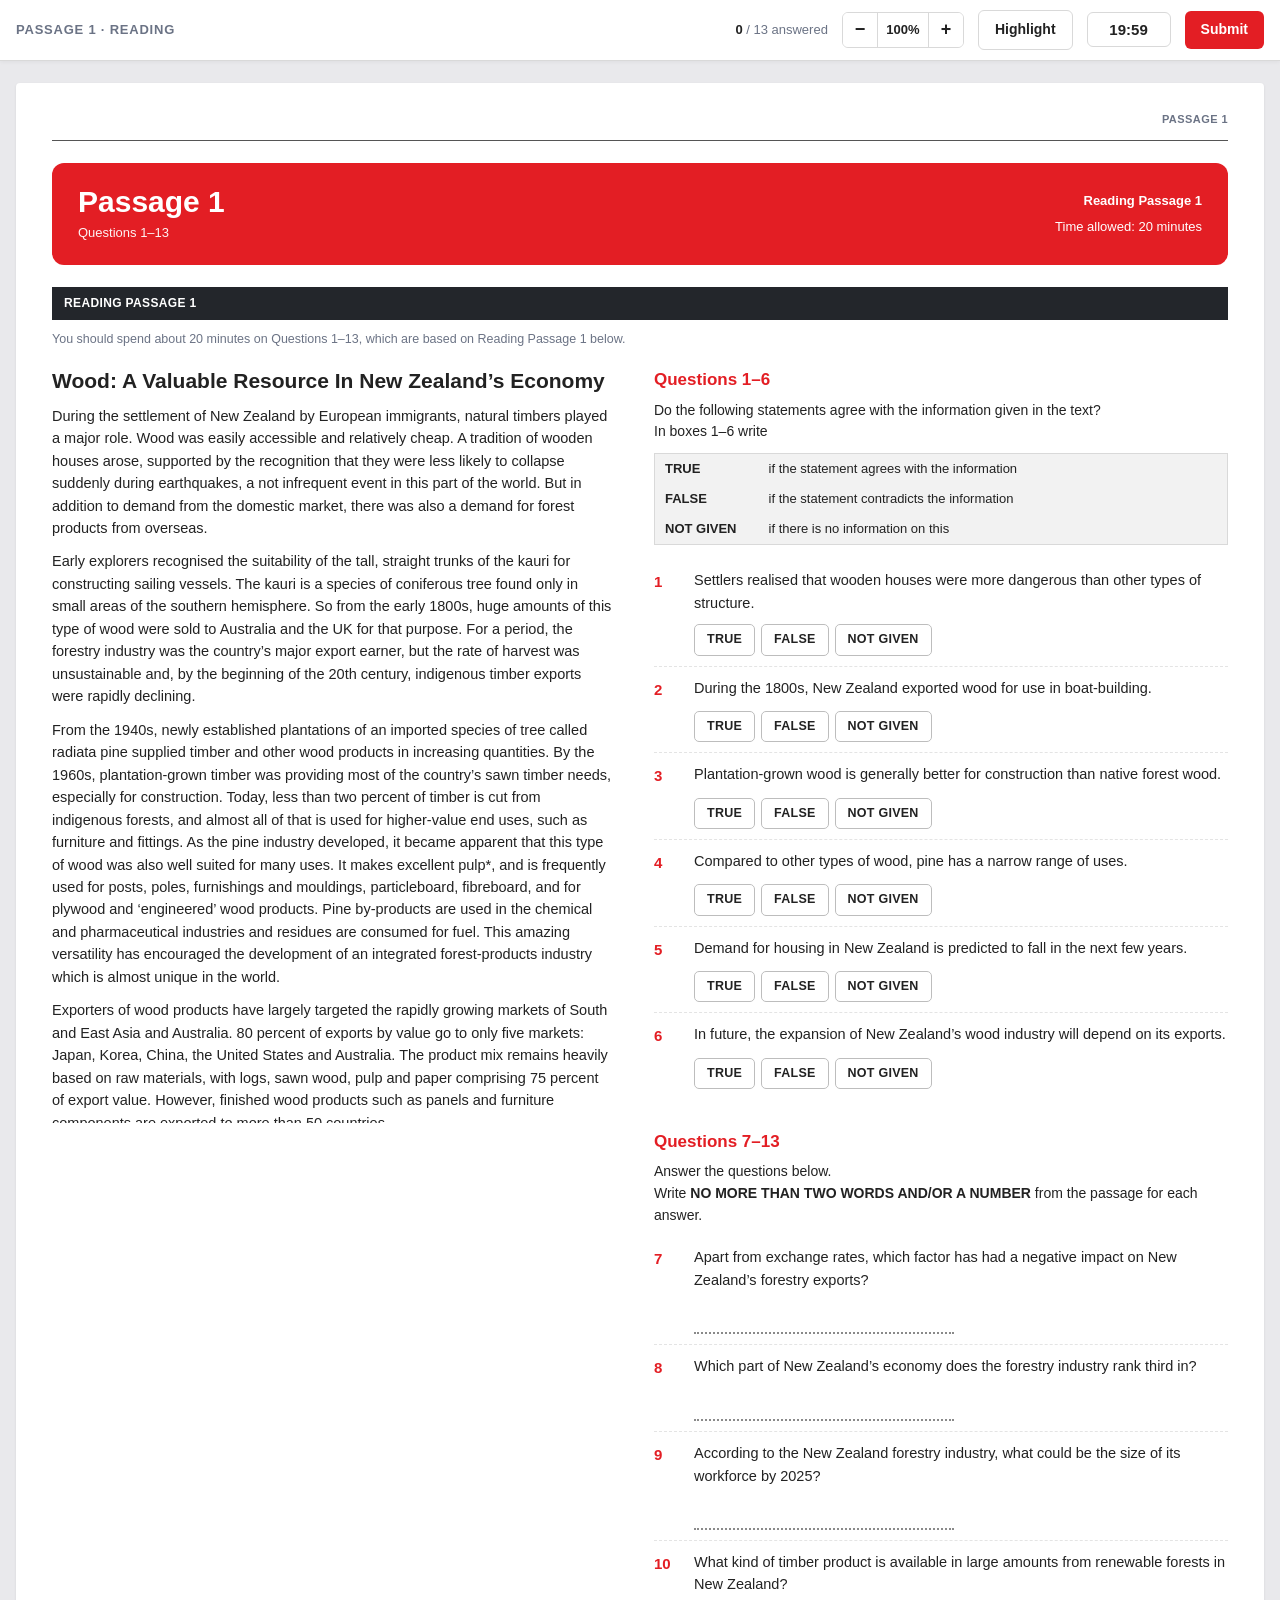
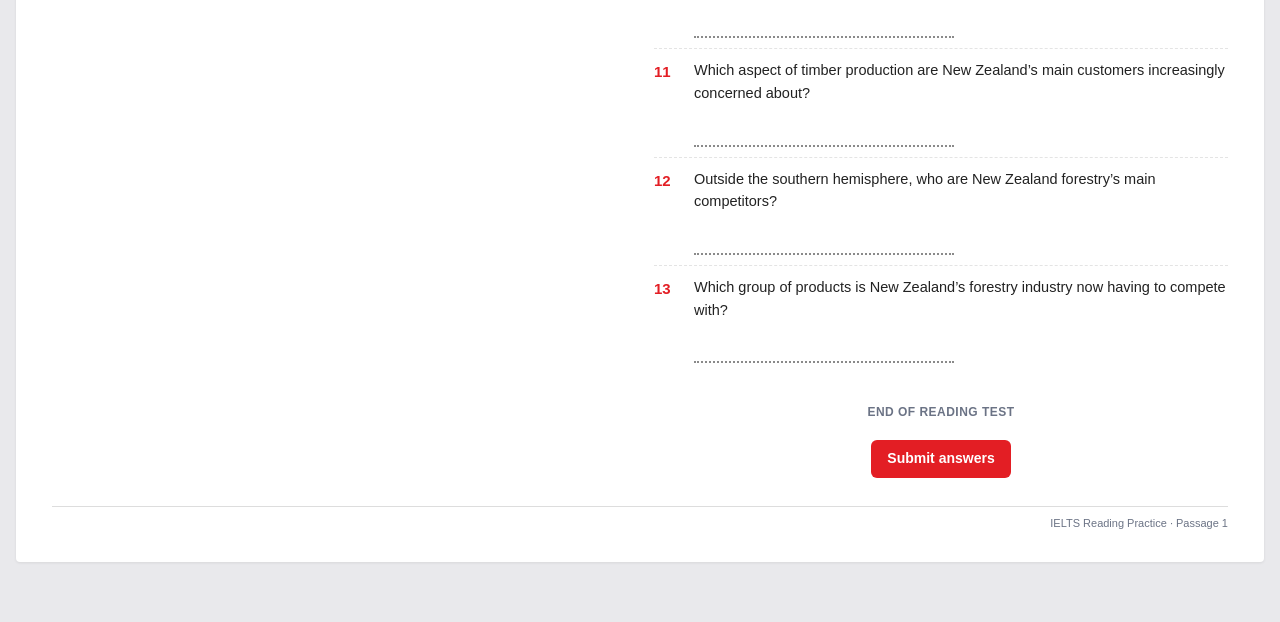
==== passage-1.html @ 9f835d21 "Rename Video Passage 1 to Passage 1 Co-Authored-By: Claude Opus 5.5 <noreply@anthropic.com> Claude-S" ====
<!DOCTYPE html>
<html lang="en">
<head>
<meta charset="UTF-8">
<meta name="viewport" content="width=device-width, initial-scale=1.0">
<title>Passage 1 – IELTS Reading</title>
<style>
:root{
  --red:#e31e24;
  --red-dark:#c4161c;
  --ink:#222;
  --muted:#6b7385;
  --dark:#23262b;
  --line:#d9d9d9;
  --soft:#f2f2f2;
  --ok:#1f8a4c;
  --ok-bg:#e7f5ec;
  --bad-bg:#fdecec;
  --hl:#fff176;
  --z:1;
}
*{box-sizing:border-box}
[hidden]{display:none!important}
html,body{margin:0;background:#e9e9ec;color:var(--ink);font-family:Arial,Helvetica,sans-serif;font-size:15px;line-height:1.55}
button,input{font:inherit}

/* ---------- sticky test bar ---------- */
.testbar{position:sticky;top:0;z-index:20;background:#fff;border-bottom:1px solid var(--line);box-shadow:0 1px 4px rgba(0,0,0,.05)}
.testbar-inner{max-width:1280px;margin:0 auto;padding:10px 16px;display:flex;align-items:center;gap:14px;flex-wrap:wrap}
.tb-title{font-weight:700;font-size:13px;letter-spacing:.06em;color:var(--muted);text-transform:uppercase}
.tb-spacer{flex:1}
.tb-progress{font-size:13px;color:var(--muted)}
.tb-progress b{color:var(--ink)}
.timer{font-variant-numeric:tabular-nums;font-weight:700;font-size:15px;padding:5px 12px;border:1px solid var(--line);border-radius:6px;min-width:84px;text-align:center}
.timer.low{color:#fff;background:var(--red);border-color:var(--red)}
.btn{border:0;border-radius:6px;padding:8px 16px;cursor:pointer;font-weight:700;font-size:14px}
.btn-red{background:var(--red);color:#fff}
.btn-red:hover{background:var(--red-dark)}
.btn-ghost{background:#fff;color:var(--ink);border:1px solid var(--line)}
.btn-ghost:hover{background:var(--soft)}
.btn-ghost.active{background:var(--hl);border-color:#e0c800}
.zoom{display:inline-flex;align-items:center;border:1px solid var(--line);border-radius:6px;overflow:hidden}
.zoom button{border:0;background:#fff;width:34px;height:34px;font-size:18px;font-weight:700;cursor:pointer;color:var(--ink)}
.zoom button:hover{background:var(--soft)}
.zoom button:disabled{color:#bbb;cursor:default;background:#fff}
.zoom-val{min-width:52px;text-align:center;font-size:13px;font-weight:700;border-left:1px solid var(--line);border-right:1px solid var(--line);line-height:34px;cursor:pointer}
.hl-pop{position:absolute;z-index:30;background:var(--dark);color:#fff;border:0;border-radius:6px;padding:6px 12px;font-size:13px;font-weight:700;cursor:pointer;box-shadow:0 2px 8px rgba(0,0,0,.25)}
.hl-pop::after{content:"";position:absolute;left:50%;bottom:-5px;margin-left:-5px;border:5px solid transparent;border-bottom:0;border-top-color:var(--dark)}

/* ---------- page / sheet ---------- */
.wrap{max-width:1280px;margin:0 auto;padding:22px 16px 60px}
.sheet{background:#fff;border-radius:4px;box-shadow:0 1px 3px rgba(0,0,0,.08);padding:28px 36px 30px}
.running-head{text-align:right;font-size:calc(11px * var(--z));font-weight:700;letter-spacing:.04em;color:var(--muted);padding-bottom:12px;border-bottom:1.5px solid #555;margin-bottom:22px}

.hero{background:var(--red);color:#fff;border-radius:12px;padding:22px 26px;display:flex;justify-content:space-between;align-items:center;gap:16px;flex-wrap:wrap}
.hero h1{margin:0;font-size:calc(30px * var(--z));line-height:1.15}
.hero .sub{font-size:calc(13px * var(--z));margin-top:4px;opacity:.95}
.hero .right{text-align:right;font-size:calc(13px * var(--z))}
.hero .right b{display:block;font-size:calc(13px * var(--z));margin-bottom:6px}

.bar{background:var(--dark);color:#fff;font-weight:700;font-size:calc(12px * var(--z));letter-spacing:.03em;padding:7px 12px;margin:22px 0 10px}
.instruct-muted{color:var(--muted);font-size:calc(12.5px * var(--z));margin:0 0 14px}

.split{display:grid;grid-template-columns:1fr 1fr;gap:28px;margin-top:6px;align-items:start}
.pane{min-width:0}
.pane-passage{max-height:calc(100vh - 140px);overflow-y:auto;padding-right:14px;position:sticky;top:76px}
.pane-passage::-webkit-scrollbar{width:8px}
.pane-passage::-webkit-scrollbar-thumb{background:#ccc;border-radius:4px}

.passage h2{font-size:calc(21px * var(--z));margin:4px 0 10px;line-height:1.3}
.passage p{margin:0 0 11px;font-size:calc(14.5px * var(--z))}
.passage .footnote{font-style:italic;color:var(--muted);font-size:calc(12px * var(--z))}
.sheet mark{background:var(--hl);color:var(--ink);padding:0 1px;border-radius:2px;cursor:pointer}

.q-head{color:var(--red);font-size:calc(17px * var(--z));font-weight:700;margin:4px 0 6px}
.q-block + .q-block{margin-top:30px}
.q-intro{font-size:calc(14px * var(--z));margin:0 0 10px}

.legend{width:100%;border-collapse:collapse;background:var(--soft);border:1px solid var(--line);font-size:calc(13px * var(--z));margin:4px 0 14px}
.legend td{padding:5px 10px}
.legend td:first-child{font-weight:700;width:1%;white-space:nowrap;padding-right:22px}

.q-row{display:grid;grid-template-columns:30px 1fr;gap:4px 10px;padding:10px 0;border-bottom:1px dashed #e4e4e4}
.q-row:last-child{border-bottom:0}
.q-num{color:var(--red);font-weight:700;padding-top:1px}
.q-text{font-size:calc(14.5px * var(--z))}
.q-ans{grid-column:2;margin-top:6px}

.choices{display:flex;flex-wrap:wrap;gap:6px}
.choice{position:relative}
.choice input{position:absolute;opacity:0;pointer-events:none}
.choice span{display:inline-block;padding:5px 12px;border:1px solid #bdbdbd;border-radius:5px;font-size:calc(12.5px * var(--z));font-weight:700;letter-spacing:.02em;cursor:pointer;background:#fff;user-select:none}
.choice span:hover{border-color:var(--dark)}
.choice input:checked + span{background:var(--dark);border-color:var(--dark);color:#fff}
.choice input:focus-visible + span{outline:2px solid var(--red);outline-offset:2px}

.gap{border:0;border-bottom:2px dotted #8a8a8a;background:transparent;padding:4px 2px;width:min(260px,100%);font-size:calc(14.5px * var(--z));font-weight:700;text-transform:uppercase;color:var(--ink)}
.gap:focus{outline:none;border-bottom:2px solid var(--red);background:#fff8f8}

.q-row.correct{background:var(--ok-bg)}
.q-row.wrong{background:var(--bad-bg)}
.q-row.correct,.q-row.wrong{border-radius:6px;padding-left:8px;padding-right:8px;border-bottom-color:transparent;margin-bottom:4px}
.feedback{grid-column:2;font-size:calc(12.5px * var(--z));margin-top:6px;font-weight:700}
.feedback .ok{color:var(--ok)}
.feedback .no{color:var(--red-dark)}

.end{text-align:center;color:var(--muted);font-weight:700;font-size:calc(12px * var(--z));letter-spacing:.04em;margin:30px 0 4px}
.submit-row{display:flex;justify-content:center;gap:10px;margin-top:18px;flex-wrap:wrap}

/* ---------- results / answer key ---------- */
.results{margin-top:22px}
.score-card{display:flex;align-items:center;gap:22px;flex-wrap:wrap;border:1px solid var(--line);border-radius:10px;padding:18px 22px;margin:18px 0 6px}
.score-big{font-size:calc(40px * var(--z));font-weight:700;color:var(--red);line-height:1}
.score-big small{font-size:calc(18px * var(--z));color:var(--muted)}
.score-msg{font-size:calc(14px * var(--z));color:var(--muted)}
.key-grid{display:grid;grid-template-columns:1fr 1fr;gap:26px;margin-top:20px}
.key{width:100%;border-collapse:collapse;font-size:calc(13px * var(--z))}
.key th{background:var(--dark);color:#fff;text-align:left;padding:8px 10px;font-size:calc(12.5px * var(--z))}
.key td{border:1px solid #ddd;padding:9px 10px;font-weight:700;vertical-align:top}
.key tr:nth-child(even) td{background:#f4f4f4}
.key td:first-child{color:var(--red);width:48px}
.key .yours{display:block;font-weight:400;font-size:calc(12px * var(--z));margin-top:2px}
.key .yours.ok{color:var(--ok)}
.key .yours.no{color:var(--red-dark)}
.key .mark{float:right;font-size:calc(14px * var(--z))}

.page-foot{text-align:right;color:var(--muted);font-size:calc(11px * var(--z));border-top:1px solid #ddd;margin-top:28px;padding-top:8px}


@media (max-width:900px){
  .split{grid-template-columns:1fr}
  .pane-passage{max-height:none;overflow:visible;position:static;padding-right:0}
  .key-grid{grid-template-columns:1fr}
}
@media (max-width:560px){
  .sheet{padding:20px 16px 24px}
  .wrap{padding:12px 0 40px}
  .sheet{border-radius:0}
  .hero{padding:18px}
  .hero h1{font-size:calc(24px * var(--z))}
  .hero .right{text-align:left}
  .tb-title{display:none}
}
@media print{
  html,body{background:#fff}
  .testbar,.submit-row{display:none}
  .sheet{box-shadow:none}
  .pane-passage{max-height:none;overflow:visible;position:static}
  .split{grid-template-columns:1fr}
}
</style>
</head>
<body>

<div class="testbar">
  <div class="testbar-inner">
    <span class="tb-title">Passage 1 · Reading</span>
    <span class="tb-spacer"></span>
    <span class="tb-progress"><b id="answered">0</b> / 13 answered</span>
    <div class="zoom" role="group" aria-label="Text size">
      <button type="button" id="zoom-out" title="Zoom out (smaller text)" aria-label="Zoom out">−</button>
      <span class="zoom-val" id="zoom-val" title="Reset to 100%">100%</span>
      <button type="button" id="zoom-in" title="Zoom in (bigger text)" aria-label="Zoom in">+</button>
    </div>
    <button class="btn btn-ghost" id="hl-btn" type="button" title="Select any text, then press to highlight (or press H)">Highlight</button>
    <span class="timer" id="timer" aria-live="polite">20:00</span>
    <button class="btn btn-red" id="submit-top" type="button">Submit</button>
  </div>
</div>

<div class="wrap">
  <div class="sheet">
    <div class="running-head">PASSAGE 1</div>

    <div class="hero">
      <div>
        <h1>Passage 1</h1>
        <div class="sub">Questions 1–13</div>
      </div>
      <div class="right">
        <b>Reading Passage 1</b>
        Time allowed: 20 minutes
      </div>
    </div>

    <div id="test-area">
      <div class="bar">READING PASSAGE 1</div>
      <p class="instruct-muted">You should spend about 20 minutes on Questions 1–13, which are based on Reading Passage 1 below.</p>

      <div class="split">
        <!-- ===== PASSAGE ===== -->
        <div class="pane pane-passage" id="passage-pane">
          <div class="passage" id="passage">
            <h2>Wood: A Valuable Resource In New Zealand’s Economy</h2>

            <p>During the settlement of New Zealand by European immigrants, natural timbers played a major role. Wood was easily accessible and relatively cheap. A tradition of wooden houses arose, supported by the recognition that they were less likely to collapse suddenly during earthquakes, a not infrequent event in this part of the world. But in addition to demand from the domestic market, there was also a demand for forest products from overseas.</p>

            <p>Early explorers recognised the suitability of the tall, straight trunks of the kauri for constructing sailing vessels. The kauri is a species of coniferous tree found only in small areas of the southern hemisphere. So from the early 1800s, huge amounts of this type of wood were sold to Australia and the UK for that purpose. For a period, the forestry industry was the country’s major export earner, but the rate of harvest was unsustainable and, by the beginning of the 20th century, indigenous timber exports were rapidly declining.</p>

            <p>From the 1940s, newly established plantations of an imported species of tree called radiata pine supplied timber and other wood products in increasing quantities. By the 1960s, plantation-grown timber was providing most of the country’s sawn timber needs, especially for construction. Today, less than two percent of timber is cut from indigenous forests, and almost all of that is used for higher-value end uses, such as furniture and fittings. As the pine industry developed, it became apparent that this type of wood was also well suited for many uses. It makes excellent pulp*, and is frequently used for posts, poles, furnishings and mouldings, particleboard, fibreboard, and for plywood and ‘engineered’ wood products. Pine by-products are used in the chemical and pharmaceutical industries and residues are consumed for fuel. This amazing versatility has encouraged the development of an integrated forest-products industry which is almost unique in the world.</p>

            <p>Exporters of wood products have largely targeted the rapidly growing markets of South and East Asia and Australia. 80 percent of exports by value go to only five markets: Japan, Korea, China, the United States and Australia. The product mix remains heavily based on raw materials, with logs, sawn wood, pulp and paper comprising 75 percent of export value. However, finished wood products such as panels and furniture components are exported to more than 50 countries.</p>

            <p>In New Zealand itself, the construction industry is the principal user of solid wood products, servicing around 20,000 new house starts annually. However, the small size of New Zealand’s population (just over four million), plus its small manufacturing and remanufacturing base, limit the forestry industry’s domestic opportunities. For the last few years local wood consumption has been around only four million cubic metres. Accordingly, the development of the export market is the key to the industry’s growth and contribution to the national economy in decades to come.</p>

            <p>In 2004, forestry export receipts were about 11 percent of the country’s total export income, their value having increased steadily for ten years, until affected by the exchange fluctuations and shipping costs of recent years. The forestry industry is New Zealand’s third largest export sector, generating around $3.3 billion annually from logs and processed wood products. But it is generally agreed that it is operating well below its capacity and, with the domestic market already at its peak, almost all of the extra wood produced in future will have to be marketed overseas. That presents a major marketing challenge for the industry.</p>

            <p>Although the export of logs will continue to provide valuable earnings for forest owners, there is broad acceptance that the industry must be based on value-added products in future. So the industry is investigating various processing, infrastructure and investment strategies with a view to increasing the level of local manufacturing before export. The keys to future success will depend on a variety of factors: better international marketing, product innovation, internationally competitive processing, better infrastructure and a suitable political, regulatory and investment environment. The industry claims that, given the right conditions, by 2025 the forestry sector could be the country’s biggest export earner, generating $20 billion a year and employing 60,000 people.</p>

            <p>One competitive advantage that New Zealand has is its ability to source large quantities of softwood from renewable forests. Consumers in several key wood markets are becoming more worried about sustainability, and the industry is supporting the development of national standards as well as the recognition of these internationally. However, New Zealand is not the only country with a plantation-style forestry industry; Chile, Brazil, Argentina, South Africa and Australia all have extensive plantings of fast-growing species (hardwood and softwood), and in the northern hemisphere, Scandinavian countries have all expanded their forests or controlled their use in the interests of future production.</p>

            <p>Finally, in addition to competition from other wood producers, New Zealand faces competition from goods such as wood substitutes. These include steel framing for houses. This further underlines the necessity for globally competitive production and marketing strategies.</p>

            <p class="footnote">pulp*: wood which is crushed until soft enough to form the basis of paper.</p>
          </div>
        </div>

        <!-- ===== QUESTIONS ===== -->
        <div class="pane" id="questions">
          <div class="q-block">
            <div class="q-head">Questions 1–6</div>
            <p class="q-intro">Do the following statements agree with the information given in the text?<br>In boxes 1–6 write</p>
            <table class="legend">
              <tr><td>TRUE</td><td>if the statement agrees with the information</td></tr>
              <tr><td>FALSE</td><td>if the statement contradicts the information</td></tr>
              <tr><td>NOT GIVEN</td><td>if there is no information on this</td></tr>
            </table>
            <div id="tfng-list"></div>
          </div>

          <div class="q-block">
            <div class="q-head">Questions 7–13</div>
            <p class="q-intro">Answer the questions below.<br>Write <b>NO MORE THAN TWO WORDS AND/OR A NUMBER</b> from the passage for each answer.</p>
            <div id="short-list"></div>
          </div>

          <div class="end">END OF READING TEST</div>
          <div class="submit-row">
            <button class="btn btn-red" id="submit-bottom" type="button">Submit answers</button>
          </div>
        </div>
      </div>
    </div>

    <!-- ===== RESULTS ===== -->
    <div class="results" id="results" hidden>
      <div class="bar">ANSWER KEY</div>
      <div class="score-card">
        <div class="score-big"><span id="score">0</span><small> / 13</small></div>
        <div>
          <div style="font-weight:700" id="score-title"></div>
          <div class="score-msg" id="score-msg"></div>
        </div>
        <span class="tb-spacer"></span>
        <button class="btn btn-ghost" id="review-btn" type="button">Review in passage</button>
        <button class="btn btn-red" id="retry-btn" type="button">Try again</button>
      </div>
      <div class="key-grid">
        <table class="key"><thead><tr><th>No.</th><th>Answer</th></tr></thead><tbody id="key-a"></tbody></table>
        <table class="key"><thead><tr><th>No.</th><th>Answer</th></tr></thead><tbody id="key-b"></tbody></table>
      </div>
    </div>

    <div class="page-foot">IELTS Reading Practice · Passage 1</div>
  </div>
</div>

<script>
(function(){
  const TFNG = [
    {n:1, text:"Settlers realised that wooden houses were more dangerous than other types of structure.", key:"FALSE"},
    {n:2, text:"During the 1800s, New Zealand exported wood for use in boat-building.", key:"TRUE"},
    {n:3, text:"Plantation-grown wood is generally better for construction than native forest wood.", key:"NOT GIVEN"},
    {n:4, text:"Compared to other types of wood, pine has a narrow range of uses.", key:"FALSE"},
    {n:5, text:"Demand for housing in New Zealand is predicted to fall in the next few years.", key:"NOT GIVEN"},
    {n:6, text:"In future, the expansion of New Zealand’s wood industry will depend on its exports.", key:"TRUE"}
  ];
  const SHORT = [
    {n:7,  text:"Apart from exchange rates, which factor has had a negative impact on New Zealand’s forestry exports?", key:"SHIPPING COSTS", alt:[]},
    {n:8,  text:"Which part of New Zealand’s economy does the forestry industry rank third in?", key:"EXPORT SECTOR", alt:[]},
    {n:9,  text:"According to the New Zealand forestry industry, what could be the size of its workforce by 2025?", key:"60,000", alt:["60000","60,000 people","60000 people","sixty thousand"]},
    {n:10, text:"What kind of timber product is available in large amounts from renewable forests in New Zealand?", key:"SOFTWOOD", alt:["softwoods"]},
    {n:11, text:"Which aspect of timber production are New Zealand’s main customers increasingly concerned about?", key:"SUSTAINABILITY", alt:[]},
    {n:12, text:"Outside the southern hemisphere, who are New Zealand forestry’s main competitors?", key:"SCANDINAVIAN COUNTRIES", alt:[]},
    {n:13, text:"Which group of products is New Zealand’s forestry industry now having to compete with?", key:"WOOD SUBSTITUTES", alt:[]}
  ];
  const ALL = TFNG.concat(SHORT);
  const $ = id => document.getElementById(id);
  const esc = s => String(s).replace(/[&<>"']/g, c => ({'&':'&amp;','<':'&lt;','>':'&gt;','"':'&quot;',"'":'&#39;'}[c]));

  // ---- render questions ----
  $('tfng-list').innerHTML = TFNG.map(q => `
    <div class="q-row" id="row${q.n}">
      <div class="q-num">${q.n}</div>
      <div class="q-text">${esc(q.text)}</div>
      <div class="q-ans choices" role="radiogroup" aria-label="Question ${q.n}">
        ${["TRUE","FALSE","NOT GIVEN"].map(v => `
          <label class="choice"><input type="radio" name="q${q.n}" value="${v}"><span>${v}</span></label>`).join('')}
      </div>
    </div>`).join('');

  $('short-list').innerHTML = SHORT.map(q => `
    <div class="q-row" id="row${q.n}">
      <div class="q-num">${q.n}</div>
      <div class="q-text">${esc(q.text)}</div>
      <div class="q-ans"><input class="gap" id="q${q.n}" type="text" autocomplete="off" spellcheck="false" aria-label="Answer ${q.n}"></div>
    </div>`).join('');

  // ---- answers ----
  function getAnswer(q){
    if (q.n <= 6){
      const c = document.querySelector(`input[name="q${q.n}"]:checked`);
      return c ? c.value : '';
    }
    return $('q'+q.n).value.trim();
  }
  const norm = s => s.toLowerCase().replace(/[’']/g,"'").replace(/[^a-z0-9, ]/g,' ')
                     .replace(/,(?=\d{3}\b)/g,'').replace(/,/g,' ').replace(/\s+/g,' ').trim()
                     .replace(/^(the|a|an) /,'');
  function isCorrect(q, a){
    if (!a) return false;
    if (q.n <= 6) return a === q.key;
    const want = [q.key].concat(q.alt).map(norm);
    return want.includes(norm(a));
  }

  function updateCount(){
    const c = ALL.filter(q => getAnswer(q) !== '').length;
    $('answered').textContent = c;
  }
  document.getElementById('questions').addEventListener('input', updateCount);
  document.getElementById('questions').addEventListener('change', updateCount);

  // ---- timer ----
  let remaining = 20*60, timerId = null, submitted = false;
  function fmt(s){ const m = Math.floor(s/60), r = s%60; return String(m).padStart(2,'0')+':'+String(r).padStart(2,'0'); }
  function tick(){
    remaining--;
    $('timer').textContent = fmt(Math.max(0,remaining));
    $('timer').classList.toggle('low', remaining <= 120);
    if (remaining <= 0){ clearInterval(timerId); submit(true); }
  }
  function startTimer(){ clearInterval(timerId); remaining = 20*60; $('timer').textContent = fmt(remaining); $('timer').classList.remove('low'); timerId = setInterval(tick, 1000); }

  // ---- submit ----
  function submit(auto){
    if (submitted) return;
    if (!auto){
      const left = 13 - ALL.filter(q => getAnswer(q) !== '').length;
      if (left > 0 && !confirm(`You have ${left} unanswered question${left>1?'s':''}. Submit anyway?`)) return;
    }
    submitted = true;
    clearInterval(timerId);
    let score = 0;
    const rows = ALL.map(q => {
      const a = getAnswer(q), ok = isCorrect(q, a);
      if (ok) score++;
      const row = $('row'+q.n);
      row.classList.add(ok ? 'correct' : 'wrong');
      const fb = document.createElement('div');
      fb.className = 'feedback';
      fb.innerHTML = ok ? `<span class="ok">✓ Correct</span>`
                        : `<span class="no">✗ ${a ? 'Your answer: '+esc(a.toUpperCase())+' · ' : 'Not answered · '}Correct: ${esc(q.key)}</span>`;
      row.appendChild(fb);
      return `<tr><td>${q.n}</td><td>${esc(q.key)}<span class="mark">${ok?'✓':'✗'}</span>
              <span class="yours ${ok?'ok':'no'}">Your answer: ${a ? esc(a.toUpperCase()) : '—'}</span></td></tr>`;
    });
    $('key-a').innerHTML = rows.slice(0,7).join('');
    $('key-b').innerHTML = rows.slice(7).join('');
    document.querySelectorAll('#questions input').forEach(i => i.disabled = true);
    $('score').textContent = score;
    $('score-title').textContent = auto ? "Time is up — your answers were submitted." : "Test submitted.";
    $('score-msg').textContent = score >= 11 ? "Excellent work!" : score >= 8 ? "Good effort — review the ones you missed." : "Keep practising — check the answer key and find each answer in the passage.";
    $('submit-top').disabled = true; $('submit-top').style.opacity = .5;
    $('submit-bottom').parentElement.hidden = true;
    $('results').hidden = false;
    $('results').scrollIntoView({behavior:'smooth', block:'start'});
  }
  $('submit-top').onclick = () => submit(false);
  $('submit-bottom').onclick = () => submit(false);
  $('review-btn').onclick = () => $('test-area').scrollIntoView({behavior:'smooth'});
  $('retry-btn').onclick = () => {
    if (!confirm('Clear all answers and restart the timer?')) return;
    submitted = false;
    document.querySelectorAll('#questions input').forEach(i => { i.disabled = false; if (i.type === 'radio') i.checked = false; else i.value = ''; });
    document.querySelectorAll('.q-row').forEach(r => { r.classList.remove('correct','wrong'); const f = r.querySelector('.feedback'); if (f) f.remove(); });
    $('results').hidden = true;
    $('submit-top').disabled = false; $('submit-top').style.opacity = 1;
    $('submit-bottom').parentElement.hidden = false;
    updateCount(); startTimer();
    window.scrollTo({top:0, behavior:'smooth'});
  };

  // ---- highlighting (whole test sheet: passage, instructions, questions, results) ----
  const sheet = document.querySelector('.sheet');
  const SKIP = 'input, button, textarea, select, .choice, mark, script, style';
  const pop = document.createElement('button');
  pop.type = 'button'; pop.className = 'hl-pop'; pop.textContent = 'Highlight'; pop.hidden = true;
  document.body.appendChild(pop);
  let lastRange = null;

  function usableRange(){
    const sel = window.getSelection();
    if (sel && !sel.isCollapsed && sel.rangeCount){
      const r = sel.getRangeAt(0);
      if (sheet.contains(r.commonAncestorContainer)) return r;
    }
    return null;
  }
  function highlightSelection(){
    const range = usableRange() || lastRange;
    if (!range || range.collapsed) return;
    // wrap each selected text fragment in its own <mark>, skipping form controls
    const walker = document.createTreeWalker(sheet, NodeFilter.SHOW_TEXT, {
      acceptNode: n => range.intersectsNode(n) && n.nodeValue.trim() && !n.parentElement.closest(SKIP)
        ? NodeFilter.FILTER_ACCEPT : NodeFilter.FILTER_REJECT
    });
    const nodes = []; while (walker.nextNode()) nodes.push(walker.currentNode);
    nodes.forEach(node => {
      const start = node === range.startContainer ? range.startOffset : 0;
      const end = node === range.endContainer ? range.endOffset : node.nodeValue.length;
      if (start >= end) return;
      const r = document.createRange(); r.setStart(node, start); r.setEnd(node, end);
      const m = document.createElement('mark'); m.title = 'Click to remove highlight';
      r.surroundContents(m);
    });
    window.getSelection().removeAllRanges();
    lastRange = null; pop.hidden = true;
  }
  function placePopup(){
    const r = usableRange();
    if (!r){ pop.hidden = true; return; }
    lastRange = r.cloneRange();
    const rect = r.getBoundingClientRect();
    if (!rect.width && !rect.height){ pop.hidden = true; return; }
    pop.hidden = false;
    const w = pop.offsetWidth, h = pop.offsetHeight;
    let left = rect.left + rect.width/2 - w/2 + window.scrollX;
    left = Math.max(window.scrollX + 8, Math.min(left, window.scrollX + document.documentElement.clientWidth - w - 8));
    let top = rect.top + window.scrollY - h - 10;
    if (rect.top < 120) top = rect.bottom + window.scrollY + 10; // not enough room above (sticky bar)
    pop.style.left = left + 'px'; pop.style.top = top + 'px';
  }
  document.addEventListener('mouseup', e => { if (e.target !== pop) setTimeout(placePopup, 0); });
  document.addEventListener('touchend', () => setTimeout(placePopup, 250));
  document.addEventListener('selectionchange', () => { if (!usableRange()) pop.hidden = true; else lastRange = usableRange().cloneRange(); });
  document.querySelectorAll('.pane-passage').forEach(el => el.addEventListener('scroll', () => { pop.hidden = true; }));
  [pop, $('hl-btn')].forEach(b => {
    b.addEventListener('mousedown', e => e.preventDefault()); // keep the selection
    b.addEventListener('click', highlightSelection);
  });
  document.addEventListener('keydown', e => {
    if ((e.key === 'h' || e.key === 'H') && !e.ctrlKey && !e.metaKey && !e.altKey &&
        !/INPUT|TEXTAREA|SELECT/.test(document.activeElement.tagName)) highlightSelection();
  });
  sheet.addEventListener('click', e => {
    const m = e.target.closest('mark');
    if (!m || !window.getSelection().isCollapsed) return;
    const parent = m.parentNode;
    m.replaceWith(...m.childNodes); parent.normalize();
  });

  // ---- zoom (text size) ----
  const ZMIN = 0.7, ZMAX = 2, ZSTEP = 0.1;
  let zoom = 1;
  try { const z = parseFloat(localStorage.getItem('p1-zoom')); if (z >= ZMIN && z <= ZMAX) zoom = z; } catch (_) {}
  function setZoom(z){
    zoom = Math.round(Math.min(ZMAX, Math.max(ZMIN, z)) * 10) / 10;
    document.documentElement.style.setProperty('--z', zoom);
    $('zoom-val').textContent = Math.round(zoom * 100) + '%';
    $('zoom-out').disabled = zoom <= ZMIN;
    $('zoom-in').disabled = zoom >= ZMAX;
    pop.hidden = true;
    try { localStorage.setItem('p1-zoom', zoom); } catch (_) {}
  }
  $('zoom-in').onclick = () => setZoom(zoom + ZSTEP);
  $('zoom-out').onclick = () => setZoom(zoom - ZSTEP);
  $('zoom-val').onclick = () => setZoom(1);
  setZoom(zoom);

  // warn before leaving mid-test
  window.addEventListener('beforeunload', e => {
    if (!submitted && ALL.some(q => getAnswer(q) !== '')) { e.preventDefault(); e.returnValue = ''; }
  });

  startTimer();
})();
</script>
</body>
</html>
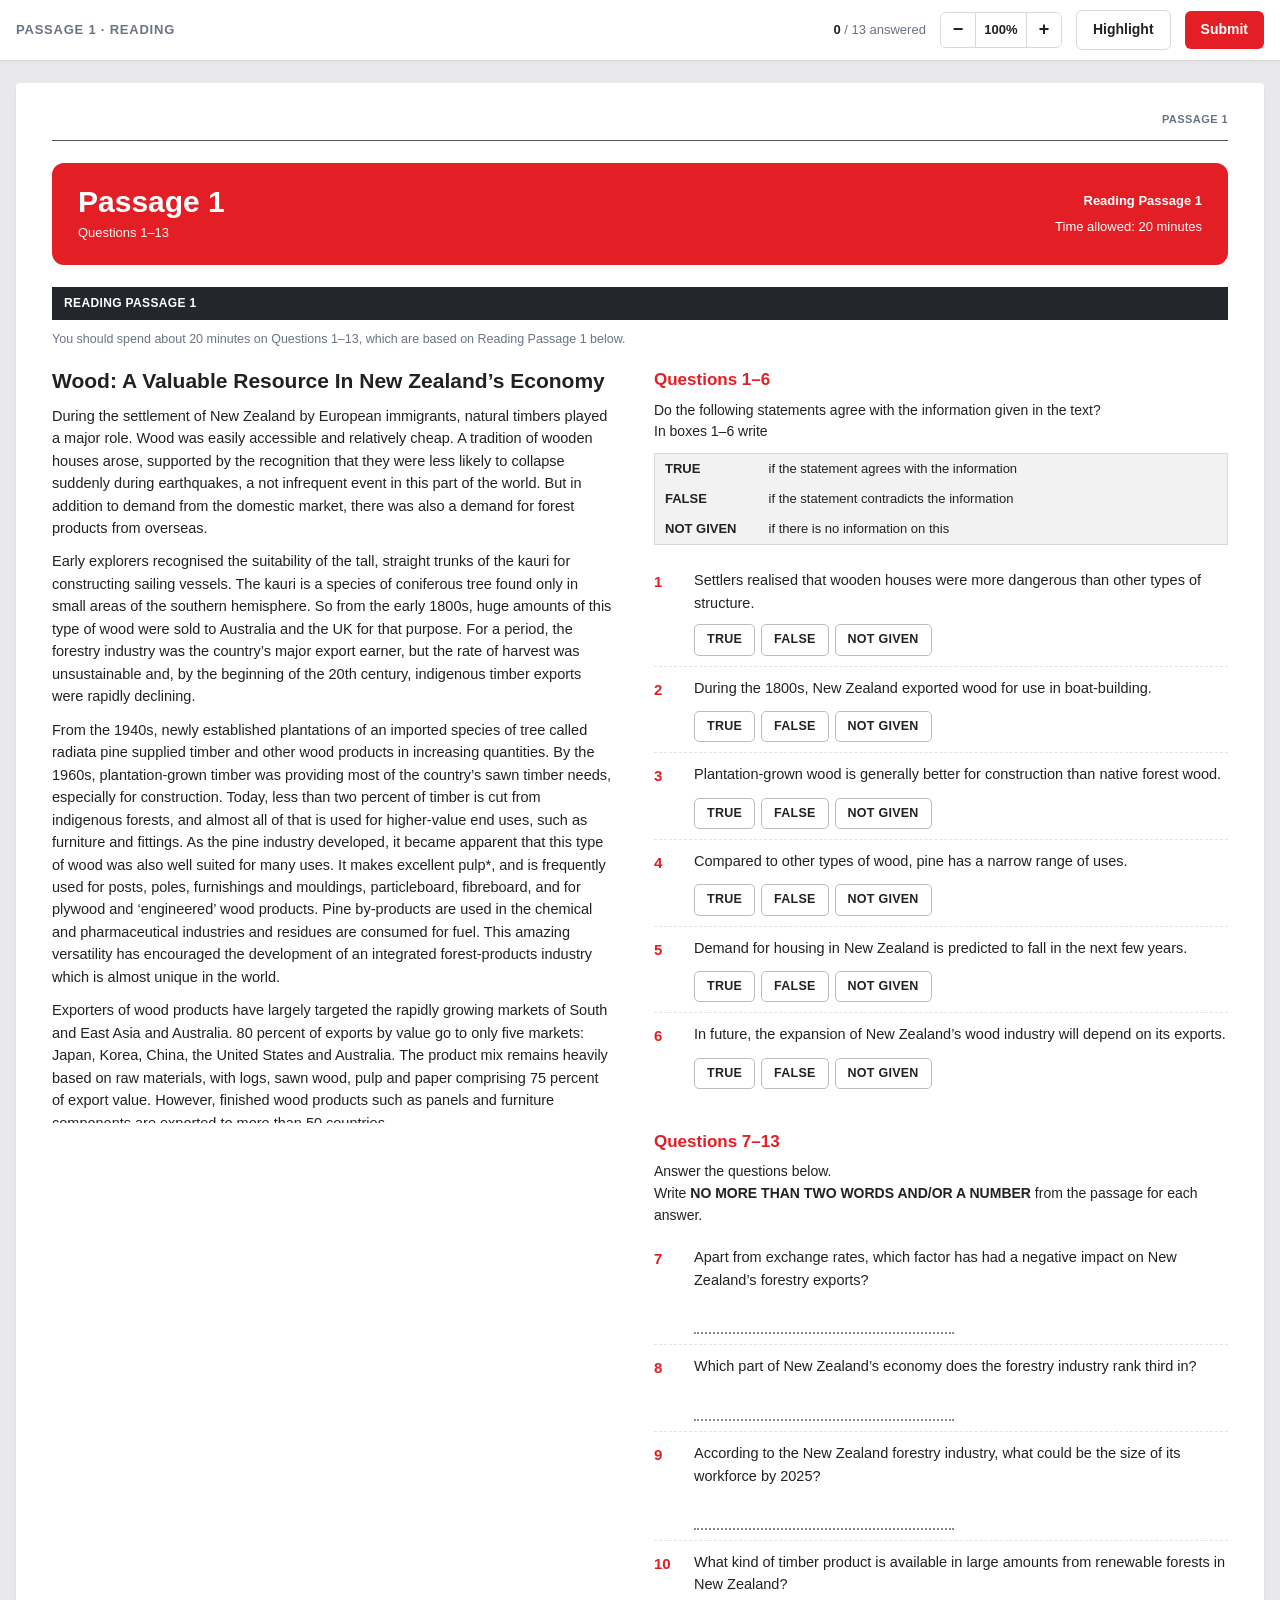
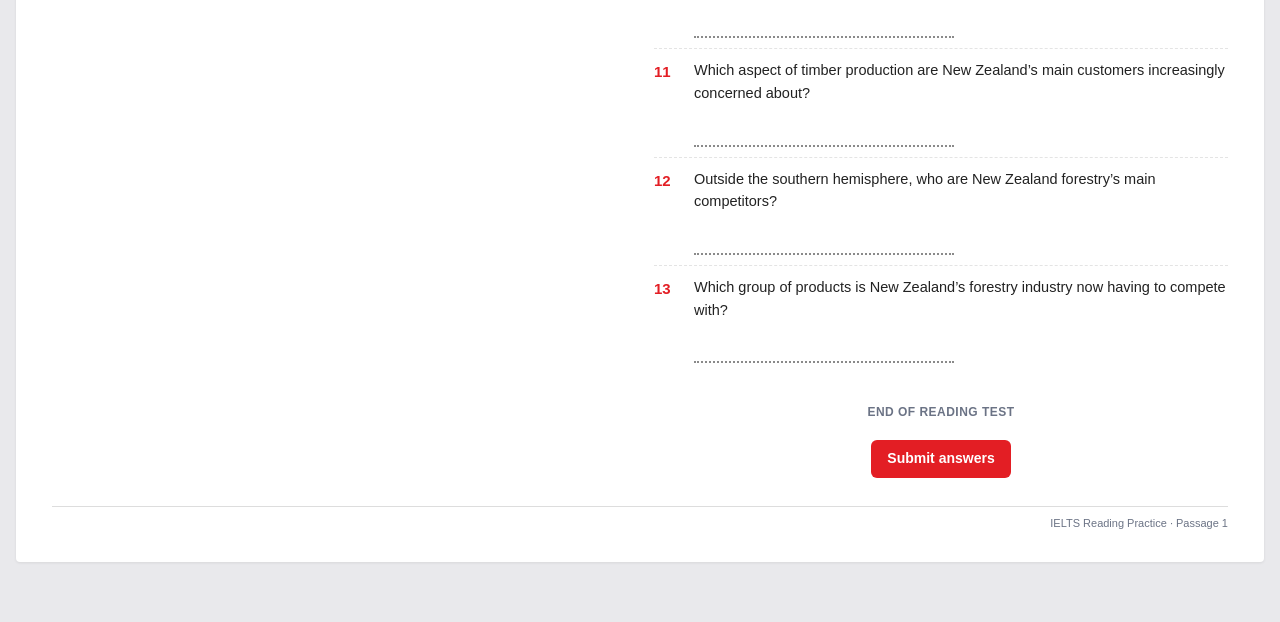
==== commit bd5ea20b: "Remove countdown timer from both reading tests Co-Authored-By: Claude Opus 5.5 <noreply@anthropic.co" ====
--- a/passage-1.html
+++ b/passage-1.html
@@ -31,8 +31,6 @@
 .tb-spacer{flex:1}
 .tb-progress{font-size:13px;color:var(--muted)}
 .tb-progress b{color:var(--ink)}
-.timer{font-variant-numeric:tabular-nums;font-weight:700;font-size:15px;padding:5px 12px;border:1px solid var(--line);border-radius:6px;min-width:84px;text-align:center}
-.timer.low{color:#fff;background:var(--red);border-color:var(--red)}
 .btn{border:0;border-radius:6px;padding:8px 16px;cursor:pointer;font-weight:700;font-size:14px}
 .btn-red{background:var(--red);color:#fff}
 .btn-red:hover{background:var(--red-dark)}
@@ -163,7 +161,6 @@
       <button type="button" id="zoom-in" title="Zoom in (bigger text)" aria-label="Zoom in">+</button>
     </div>
     <button class="btn btn-ghost" id="hl-btn" type="button" title="Select any text, then press to highlight (or press H)">Highlight</button>
-    <span class="timer" id="timer" aria-live="polite">20:00</span>
     <button class="btn btn-red" id="submit-top" type="button">Submit</button>
   </div>
 </div>
@@ -331,26 +328,14 @@
   document.getElementById('questions').addEventListener('input', updateCount);
   document.getElementById('questions').addEventListener('change', updateCount);
 
-  // ---- timer ----
-  let remaining = 20*60, timerId = null, submitted = false;
-  function fmt(s){ const m = Math.floor(s/60), r = s%60; return String(m).padStart(2,'0')+':'+String(r).padStart(2,'0'); }
-  function tick(){
-    remaining--;
-    $('timer').textContent = fmt(Math.max(0,remaining));
-    $('timer').classList.toggle('low', remaining <= 120);
-    if (remaining <= 0){ clearInterval(timerId); submit(true); }
-  }
-  function startTimer(){ clearInterval(timerId); remaining = 20*60; $('timer').textContent = fmt(remaining); $('timer').classList.remove('low'); timerId = setInterval(tick, 1000); }
+  let submitted = false;
 
   // ---- submit ----
-  function submit(auto){
+  function submit(){
     if (submitted) return;
-    if (!auto){
-      const left = 13 - ALL.filter(q => getAnswer(q) !== '').length;
-      if (left > 0 && !confirm(`You have ${left} unanswered question${left>1?'s':''}. Submit anyway?`)) return;
-    }
+    const left = 13 - ALL.filter(q => getAnswer(q) !== '').length;
+    if (left > 0 && !confirm(`You have ${left} unanswered question${left>1?'s':''}. Submit anyway?`)) return;
     submitted = true;
-    clearInterval(timerId);
     let score = 0;
     const rows = ALL.map(q => {
       const a = getAnswer(q), ok = isCorrect(q, a);
@@ -369,25 +354,25 @@
     $('key-b').innerHTML = rows.slice(7).join('');
     document.querySelectorAll('#questions input').forEach(i => i.disabled = true);
     $('score').textContent = score;
-    $('score-title').textContent = auto ? "Time is up — your answers were submitted." : "Test submitted.";
+    $('score-title').textContent = "Test submitted.";
     $('score-msg').textContent = score >= 11 ? "Excellent work!" : score >= 8 ? "Good effort — review the ones you missed." : "Keep practising — check the answer key and find each answer in the passage.";
     $('submit-top').disabled = true; $('submit-top').style.opacity = .5;
     $('submit-bottom').parentElement.hidden = true;
     $('results').hidden = false;
     $('results').scrollIntoView({behavior:'smooth', block:'start'});
   }
-  $('submit-top').onclick = () => submit(false);
-  $('submit-bottom').onclick = () => submit(false);
+  $('submit-top').onclick = () => submit();
+  $('submit-bottom').onclick = () => submit();
   $('review-btn').onclick = () => $('test-area').scrollIntoView({behavior:'smooth'});
   $('retry-btn').onclick = () => {
-    if (!confirm('Clear all answers and restart the timer?')) return;
+    if (!confirm('Clear all answers and start again?')) return;
     submitted = false;
     document.querySelectorAll('#questions input').forEach(i => { i.disabled = false; if (i.type === 'radio') i.checked = false; else i.value = ''; });
     document.querySelectorAll('.q-row').forEach(r => { r.classList.remove('correct','wrong'); const f = r.querySelector('.feedback'); if (f) f.remove(); });
     $('results').hidden = true;
     $('submit-top').disabled = false; $('submit-top').style.opacity = 1;
     $('submit-bottom').parentElement.hidden = false;
-    updateCount(); startTimer();
+    updateCount();
     window.scrollTo({top:0, behavior:'smooth'});
   };
 
@@ -483,7 +468,6 @@
     if (!submitted && ALL.some(q => getAnswer(q) !== '')) { e.preventDefault(); e.returnValue = ''; }
   });
 
-  startTimer();
 })();
 </script>
 </body>
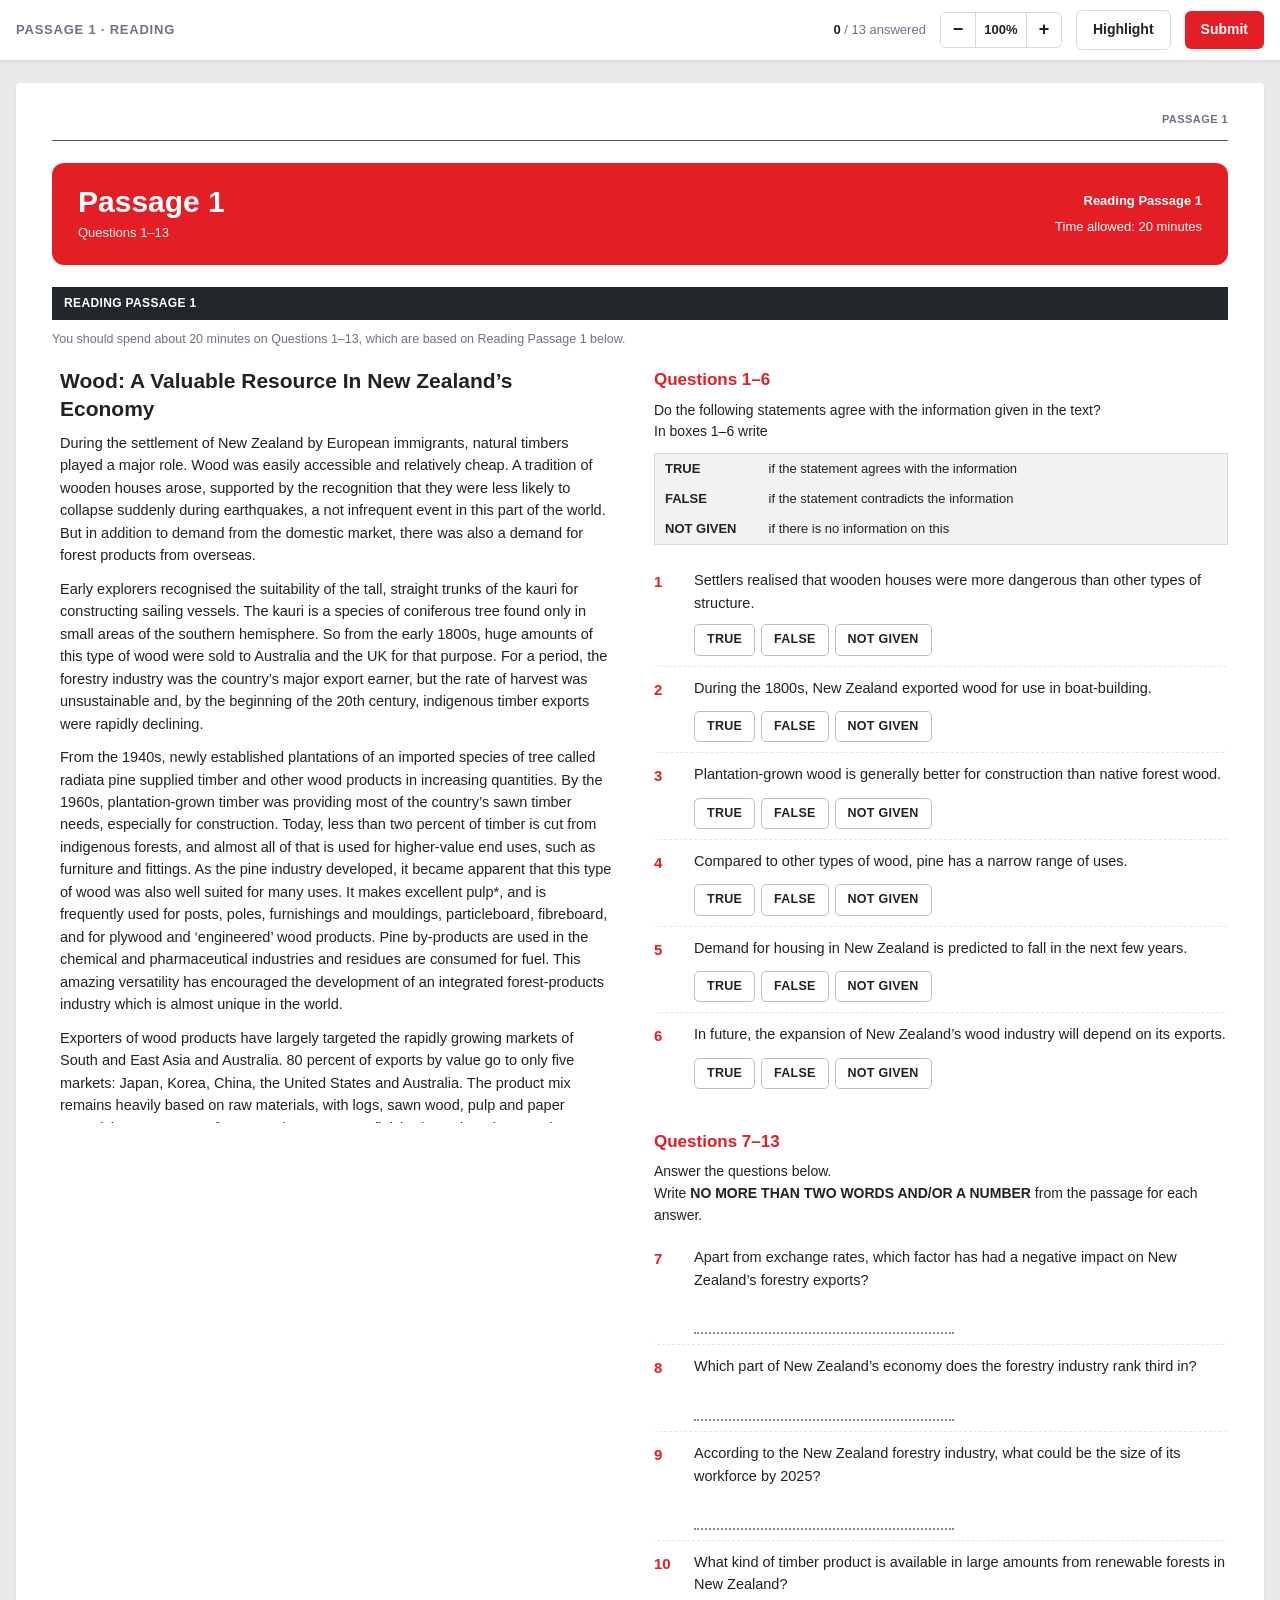
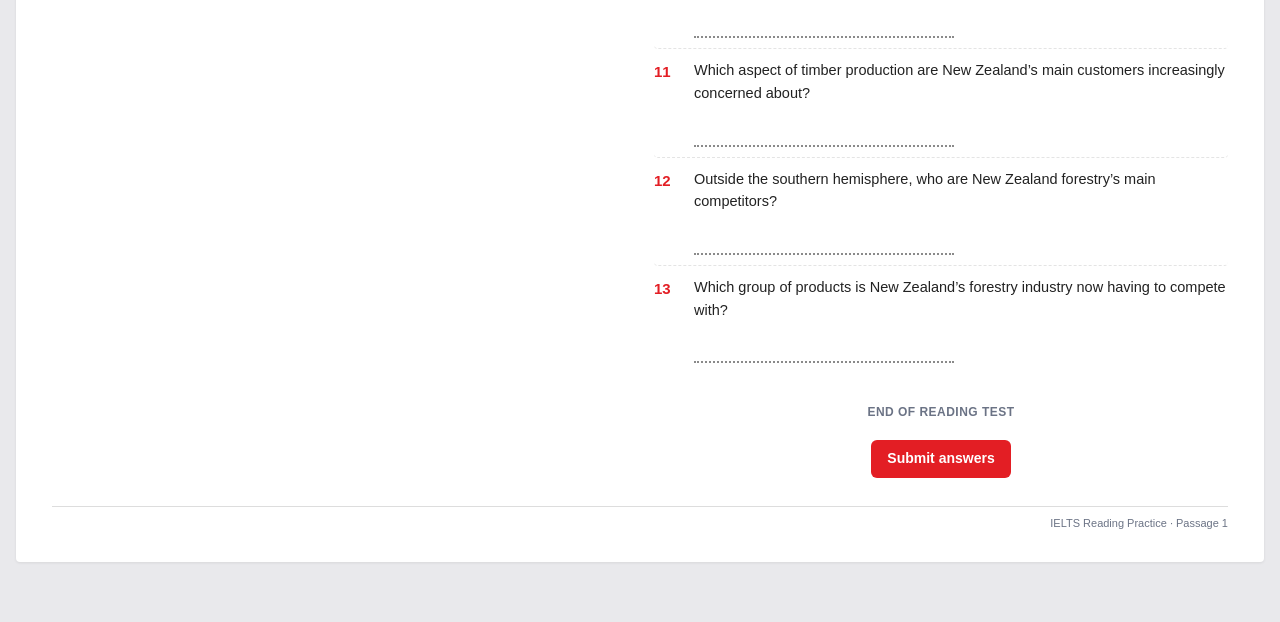
==== commit 44d12b9e: "Fade the inactive side and tint the hovered paragraph or question Makes it clear in screen recording" ====
--- a/passage-1.html
+++ b/passage-1.html
@@ -125,6 +125,15 @@
 .page-foot{text-align:right;color:var(--muted);font-size:calc(11px * var(--z));border-top:1px solid #ddd;margin-top:28px;padding-top:8px}
 
 
+/* ---------- presenter focus: the side under the mouse stays clear, the other fades ---------- */
+@media (hover:hover) and (pointer:fine){
+  .pane{transition:opacity .25s ease}
+  .split:hover .pane{opacity:.45}
+  .split .pane:hover{opacity:1}
+  .passage p:not(.para-label):not(.hl-tip),.q-row:not(.correct):not(.wrong){border-radius:4px;transition:background-color .15s ease,box-shadow .15s ease}
+  .passage p:not(.para-label):hover,.q-row:not(.correct):not(.wrong):hover{background:#f3f4f6;box-shadow:0 0 0 6px #f3f4f6}
+}
+.pane-passage{padding-left:8px}
 @media (max-width:900px){
   .split{grid-template-columns:1fr}
   .pane-passage{max-height:none;overflow:visible;position:static;padding-right:0}
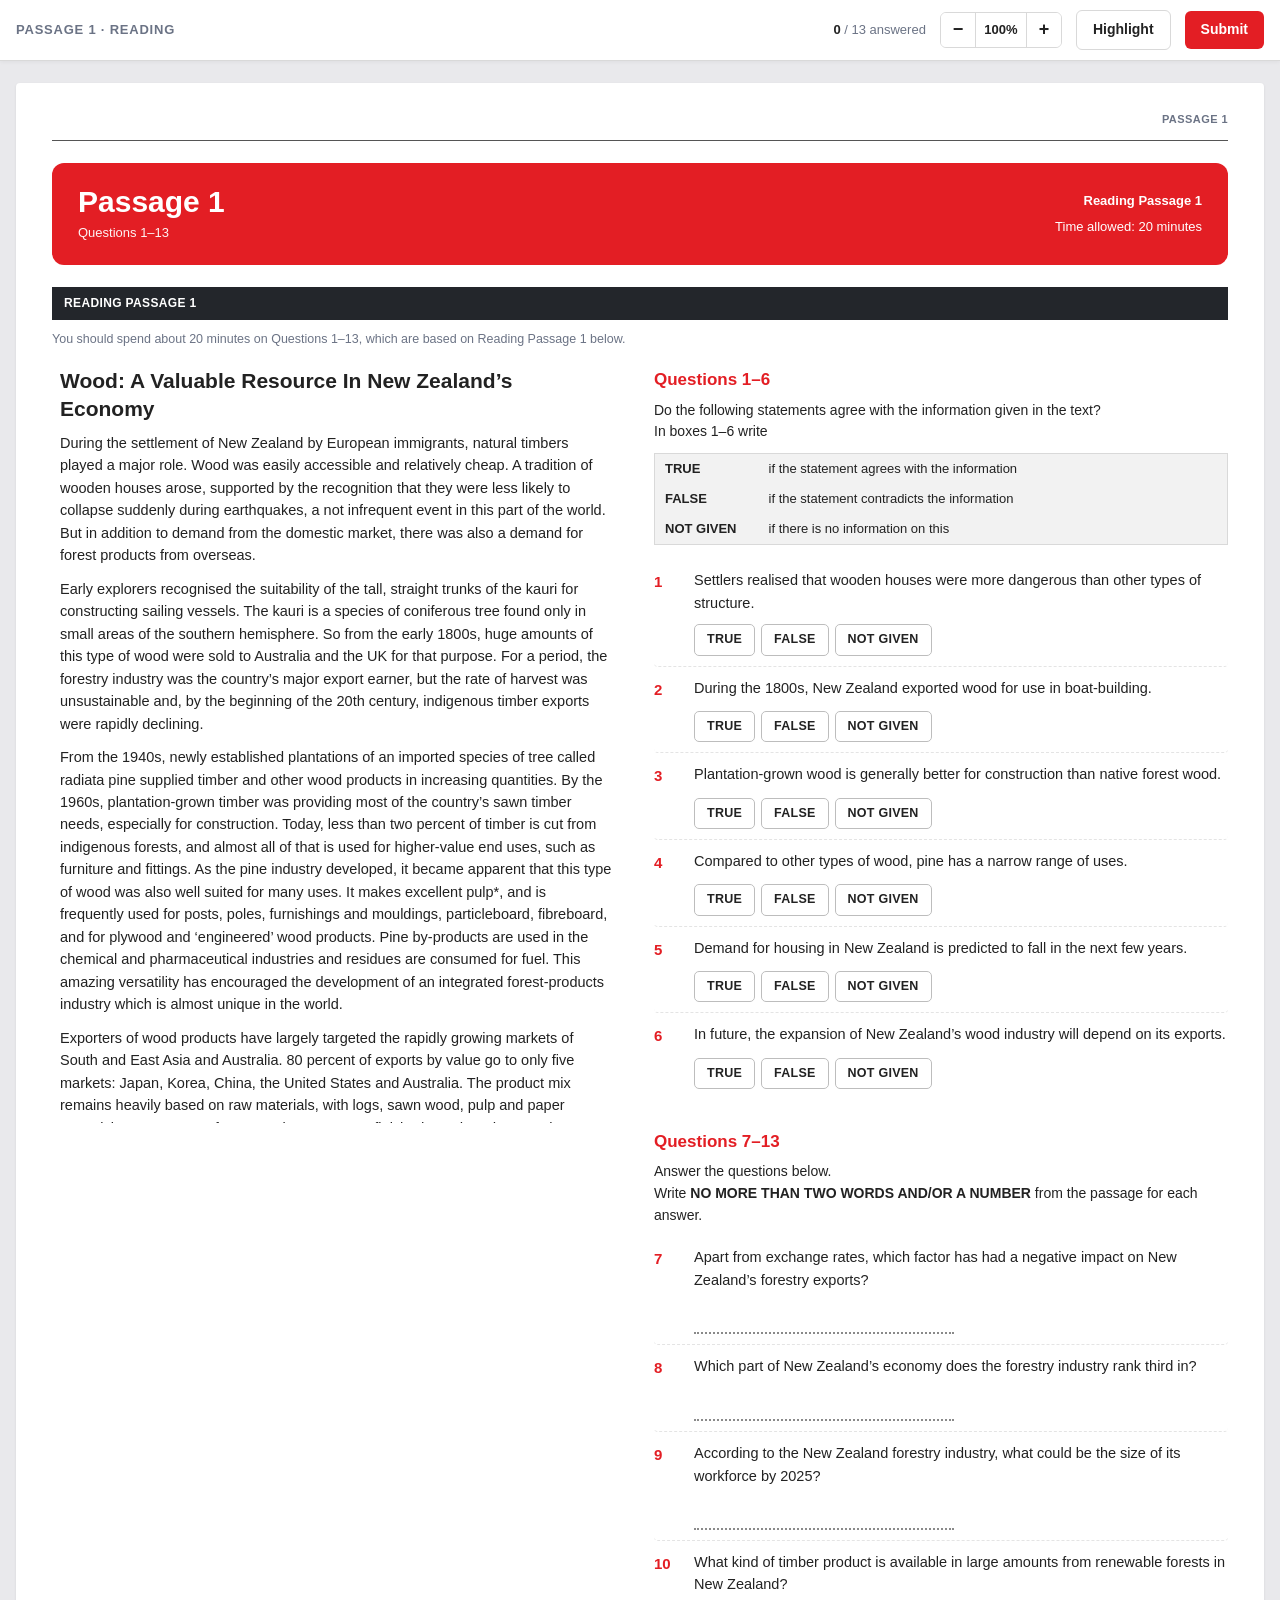
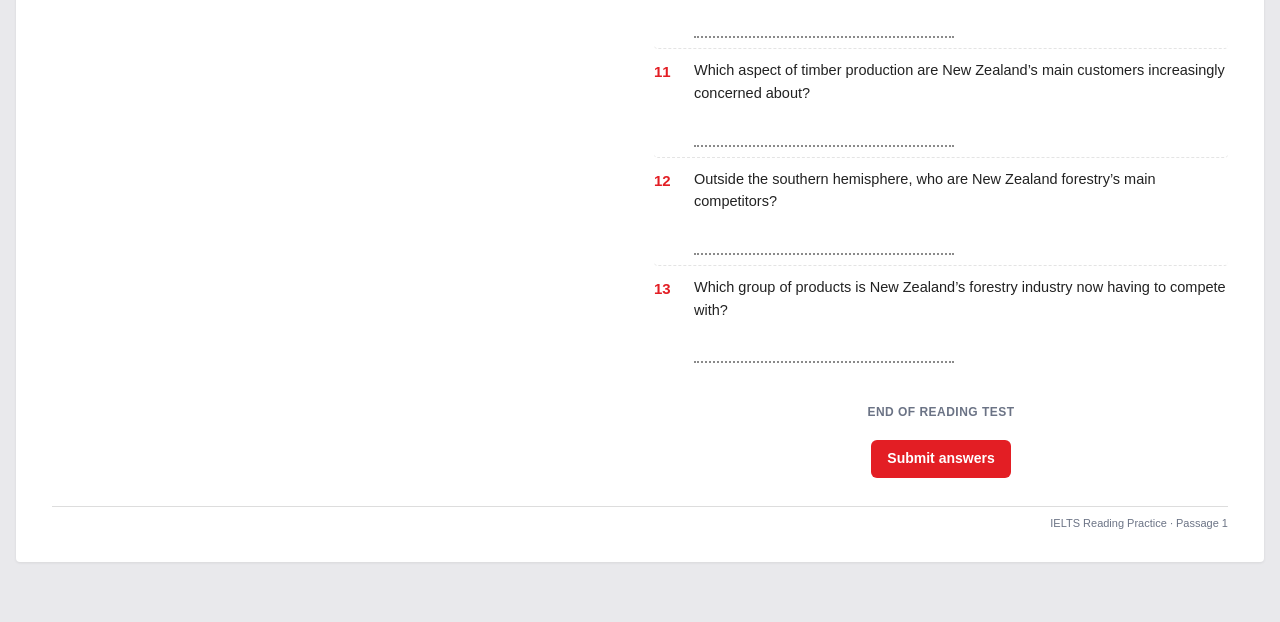
==== commit c24af5f8: "Keep text highlights unchanged when a side is faded Fade the inactive side with a white veil instead" ====
--- a/passage-1.html
+++ b/passage-1.html
@@ -127,9 +127,11 @@
 
 /* ---------- presenter focus: the side under the mouse stays clear, the other fades ---------- */
 @media (hover:hover) and (pointer:fine){
-  .pane{transition:opacity .25s ease}
-  .split:hover .pane{opacity:.45}
-  .split .pane:hover{opacity:1}
+  /* a white veil fades the inactive side; highlights sit above it so they stay unchanged */
+  .passage,#questions{position:relative}
+  .passage::after,#questions::after{content:"";position:absolute;inset:0;background:#fff;opacity:0;pointer-events:none;z-index:1;transition:opacity .25s ease}
+  .split:hover .pane:not(:hover) .passage::after,.split:hover #questions:not(:hover)::after{opacity:.55}
+  .sheet mark{position:relative;z-index:2}
   .passage p:not(.para-label):not(.hl-tip),.q-row:not(.correct):not(.wrong){border-radius:4px;transition:background-color .15s ease,box-shadow .15s ease}
   .passage p:not(.para-label):hover,.q-row:not(.correct):not(.wrong):hover{background:#f3f4f6;box-shadow:0 0 0 6px #f3f4f6}
 }
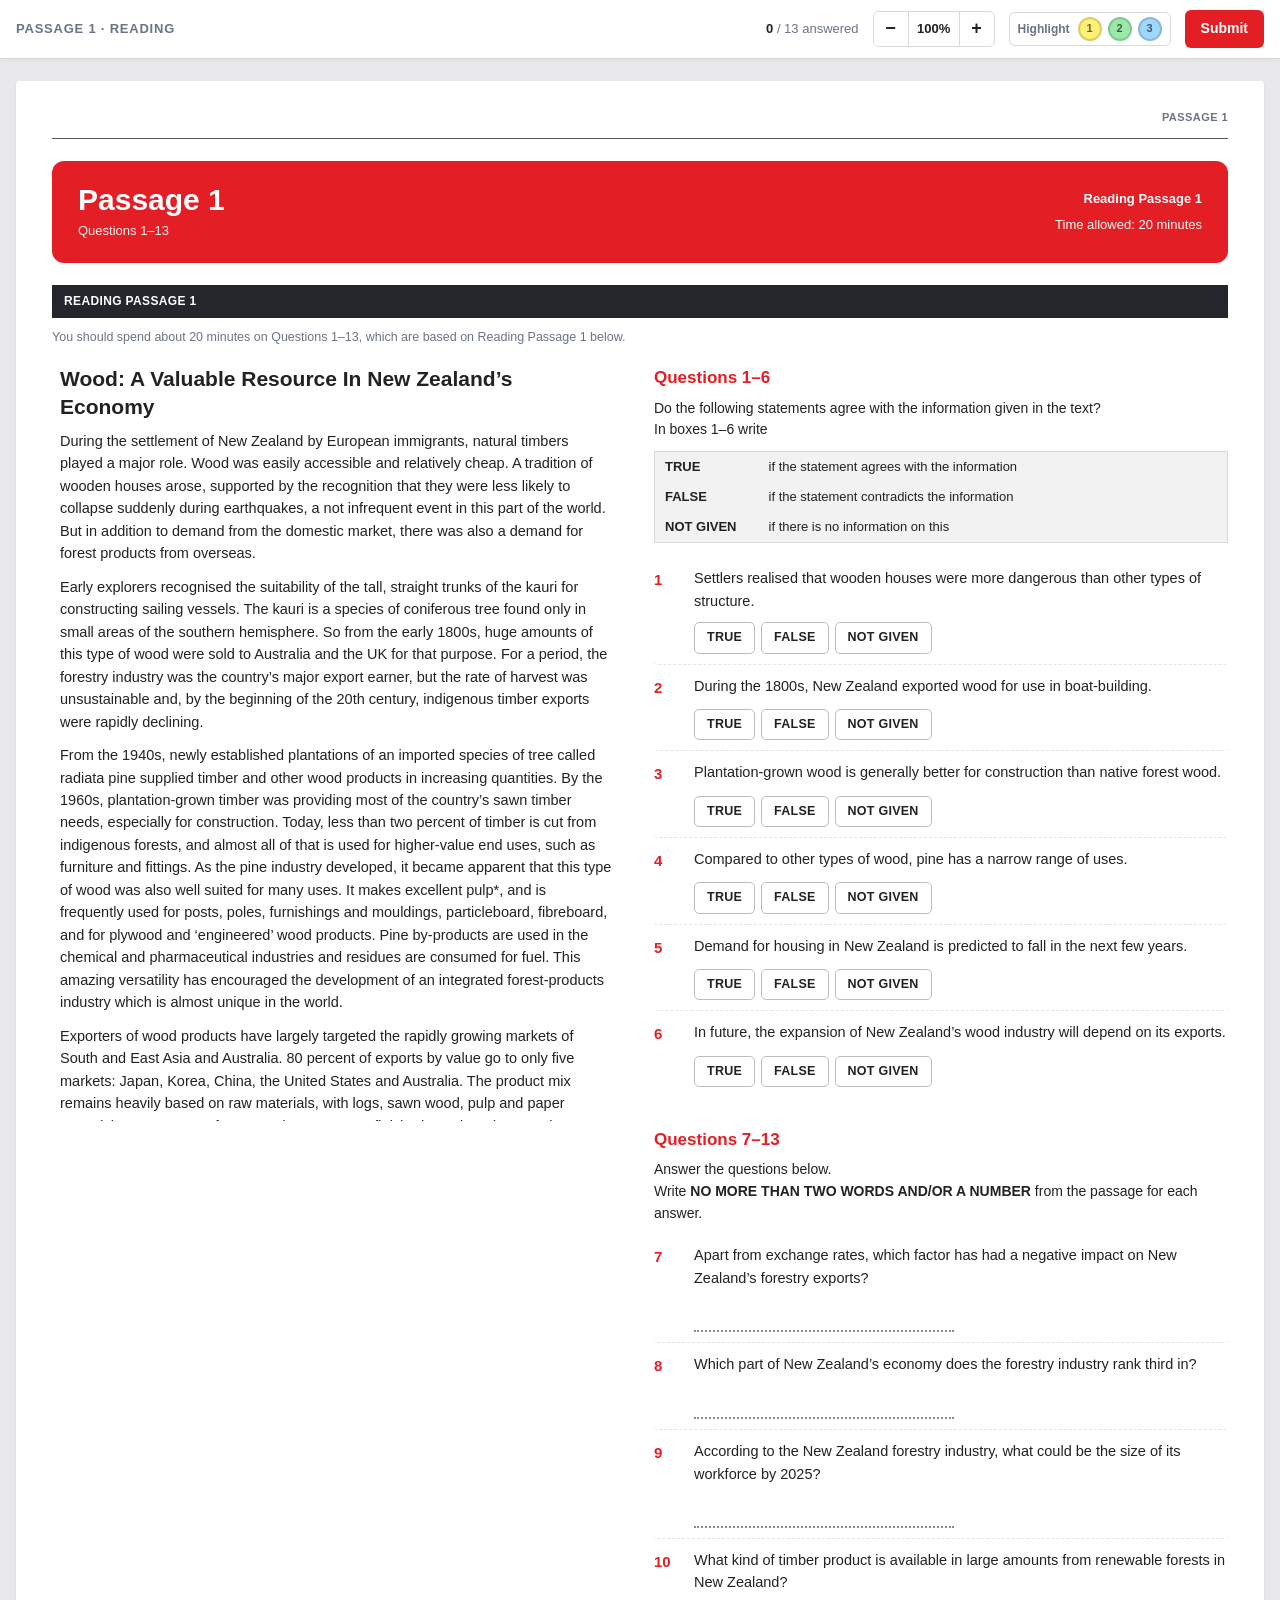
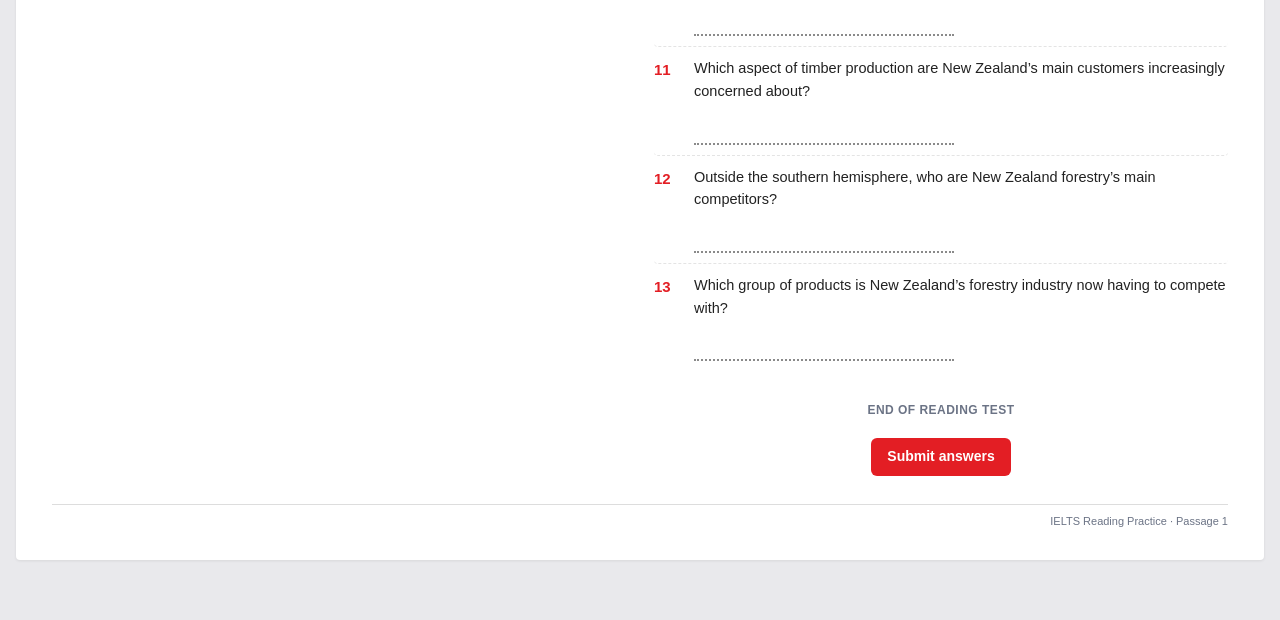
==== commit 70d02f35: "Add three highlight colours on keys 1, 2 and 3 Yellow (1 or H), green (2) and blue (3). Colour butto" ====
--- a/passage-1.html
+++ b/passage-1.html
@@ -16,7 +16,9 @@
   --ok:#1f8a4c;
   --ok-bg:#e7f5ec;
   --bad-bg:#fdecec;
-  --hl:#fff176;
+  --hl1:#fff176;
+  --hl2:#9be9a8;
+  --hl3:#9fd8ff;
   --z:1;
 }
 *{box-sizing:border-box}
@@ -36,13 +38,33 @@
 .btn-red:hover{background:var(--red-dark)}
 .btn-ghost{background:#fff;color:var(--ink);border:1px solid var(--line)}
 .btn-ghost:hover{background:var(--soft)}
-.btn-ghost.active{background:var(--hl);border-color:#e0c800}
+.hl-set{display:inline-flex;align-items:center;gap:6px;border:1px solid var(--line);border-radius:6px;padding:4px 8px;background:#fff}
+.hl-set .lbl{font-size:12px;font-weight:700;color:var(--muted);margin-right:2px}
+.swatch{width:24px;height:24px;border-radius:50%;border:2px solid rgba(0,0,0,.15);cursor:pointer;padding:0;position:relative}
+.swatch:hover{transform:scale(1.12);border-color:rgba(0,0,0,.45)}
+.swatch[data-c="1"]{background:var(--hl1)}
+.swatch[data-c="2"]{background:var(--hl2)}
+.swatch[data-c="3"]{background:var(--hl3)}
+.swatch::after{content:attr(data-c);position:absolute;inset:0;display:flex;align-items:center;justify-content:center;font-size:11px;font-weight:700;color:rgba(0,0,0,.6)}
 .zoom{display:inline-flex;align-items:center;border:1px solid var(--line);border-radius:6px;overflow:hidden}
 .zoom button{border:0;background:#fff;width:34px;height:34px;font-size:18px;font-weight:700;cursor:pointer;color:var(--ink)}
 .zoom button:hover{background:var(--soft)}
 .zoom button:disabled{color:#bbb;cursor:default;background:#fff}
 .zoom-val{min-width:52px;text-align:center;font-size:13px;font-weight:700;border-left:1px solid var(--line);border-right:1px solid var(--line);line-height:34px;cursor:pointer}
 .hl-pop{position:absolute;z-index:30;background:var(--dark);color:#fff;border:0;border-radius:6px;padding:6px 12px;font-size:13px;font-weight:700;cursor:pointer;box-shadow:0 2px 8px rgba(0,0,0,.25)}
+.hl-pop.colors{display:flex;gap:8px;padding:6px 10px;cursor:default}
+.hl-pop.colors .swatch{border-color:rgba(255,255,255,.7)}
+.hl-pop.meaning{background:var(--red)}
+.hl-pop.meaning::after{border-top-color:var(--red)}
+.vocab-card{position:absolute;z-index:40;width:min(340px,calc(100vw - 16px));background:#fff;border:1px solid var(--line);border-top:3px solid var(--red);border-radius:8px;box-shadow:0 8px 24px rgba(0,0,0,.14);padding:12px 34px 12px 14px;font-size:calc(14px * var(--z));line-height:1.45}
+.vc-head{display:flex;align-items:baseline;gap:8px;flex-wrap:wrap;margin-bottom:4px}
+.vc-word{color:var(--red);font-weight:700;font-size:1.15em}
+.vc-pos{color:var(--muted);font-style:italic;font-size:.9em}
+.vc-meaning{color:var(--ink)}
+.vc-similar{color:var(--muted);font-size:.92em;margin-top:6px}
+.vc-similar b{color:var(--ink);font-weight:700}
+.vc-close{position:absolute;top:6px;right:8px;border:0;background:none;font-size:20px;line-height:1;color:var(--muted);cursor:pointer;padding:2px 4px}
+.vc-close:hover{color:var(--ink)}
 .hl-pop::after{content:"";position:absolute;left:50%;bottom:-5px;margin-left:-5px;border:5px solid transparent;border-bottom:0;border-top-color:var(--dark)}
 
 /* ---------- page / sheet ---------- */
@@ -68,7 +90,9 @@
 .passage h2{font-size:calc(21px * var(--z));margin:4px 0 10px;line-height:1.3}
 .passage p{margin:0 0 11px;font-size:calc(14.5px * var(--z))}
 .passage .footnote{font-style:italic;color:var(--muted);font-size:calc(12px * var(--z))}
-.sheet mark{background:var(--hl);color:var(--ink);padding:0 1px;border-radius:2px;cursor:pointer}
+.sheet mark{background:var(--hl1);color:var(--ink);padding:0 1px;border-radius:2px;cursor:pointer}
+.sheet mark[data-c="2"]{background:var(--hl2)}
+.sheet mark[data-c="3"]{background:var(--hl3)}
 
 .q-head{color:var(--red);font-size:calc(17px * var(--z));font-weight:700;margin:4px 0 6px}
 .q-block + .q-block{margin-top:30px}
@@ -171,7 +195,12 @@
       <span class="zoom-val" id="zoom-val" title="Reset to 100%">100%</span>
       <button type="button" id="zoom-in" title="Zoom in (bigger text)" aria-label="Zoom in">+</button>
     </div>
-    <button class="btn btn-ghost" id="hl-btn" type="button" title="Select any text, then press to highlight (or press H)">Highlight</button>
+    <div class="hl-set" role="group" aria-label="Highlight colours">
+      <span class="lbl">Highlight</span>
+      <button class="swatch" data-c="1" type="button" title="Yellow highlight (key 1 or H)" aria-label="Yellow highlight"></button>
+      <button class="swatch" data-c="2" type="button" title="Green highlight (key 2)" aria-label="Green highlight"></button>
+      <button class="swatch" data-c="3" type="button" title="Blue highlight (key 3)" aria-label="Blue highlight"></button>
+    </div>
     <button class="btn btn-red" id="submit-top" type="button">Submit</button>
   </div>
 </div>
@@ -390,10 +419,11 @@
   // ---- highlighting (whole test sheet: passage, instructions, questions, results) ----
   const sheet = document.querySelector('.sheet');
   const SKIP = 'input, button, textarea, select, .choice, mark, script, style';
-  const pop = document.createElement('button');
-  pop.type = 'button'; pop.className = 'hl-pop'; pop.textContent = 'Highlight'; pop.hidden = true;
+  const pop = document.createElement('div');
+  pop.className = 'hl-pop colors'; pop.hidden = true;
+  pop.innerHTML = '<button class="swatch" data-c="1" type="button" title="Yellow (1)" aria-label="Yellow highlight"></button><button class="swatch" data-c="2" type="button" title="Green (2)" aria-label="Green highlight"></button><button class="swatch" data-c="3" type="button" title="Blue (3)" aria-label="Blue highlight"></button>';
   document.body.appendChild(pop);
-  let lastRange = null;
+  let lastRange = null, lastHighlight = null;
 
   function usableRange(){
     const sel = window.getSelection();
@@ -403,9 +433,11 @@
     }
     return null;
   }
-  function highlightSelection(){
+  function highlightSelection(color){
+    color = color || '1';
     const range = usableRange() || lastRange;
     if (!range || range.collapsed) return;
+    const text = range.toString(), made = [];
     // wrap each selected text fragment in its own <mark>, skipping form controls
     const walker = document.createTreeWalker(sheet, NodeFilter.SHOW_TEXT, {
       acceptNode: n => range.intersectsNode(n) && n.nodeValue.trim() && !n.parentElement.closest(SKIP)
@@ -417,9 +449,10 @@
       const end = node === range.endContainer ? range.endOffset : node.nodeValue.length;
       if (start >= end) return;
       const r = document.createRange(); r.setStart(node, start); r.setEnd(node, end);
-      const m = document.createElement('mark'); m.title = 'Click to remove highlight';
-      r.surroundContents(m);
+      const m = document.createElement('mark'); m.title = 'Click to remove highlight'; m.dataset.c = color;
+      r.surroundContents(m); made.push(m);
     });
+    lastHighlight = {text, marks: made};
     window.getSelection().removeAllRanges();
     lastRange = null; pop.hidden = true;
   }
@@ -437,17 +470,18 @@
     if (rect.top < 120) top = rect.bottom + window.scrollY + 10; // not enough room above (sticky bar)
     pop.style.left = left + 'px'; pop.style.top = top + 'px';
   }
-  document.addEventListener('mouseup', e => { if (e.target !== pop) setTimeout(placePopup, 0); });
+  document.addEventListener('mouseup', e => { if (!e.target.closest('.hl-pop, .vocab-card')) setTimeout(placePopup, 0); });
   document.addEventListener('touchend', () => setTimeout(placePopup, 250));
   document.addEventListener('selectionchange', () => { if (!usableRange()) pop.hidden = true; else lastRange = usableRange().cloneRange(); });
   document.querySelectorAll('.pane-passage').forEach(el => el.addEventListener('scroll', () => { pop.hidden = true; }));
-  [pop, $('hl-btn')].forEach(b => {
+  document.querySelectorAll('.swatch').forEach(b => {
     b.addEventListener('mousedown', e => e.preventDefault()); // keep the selection
-    b.addEventListener('click', highlightSelection);
+    b.addEventListener('click', () => highlightSelection(b.dataset.c));
   });
   document.addEventListener('keydown', e => {
-    if ((e.key === 'h' || e.key === 'H') && !e.ctrlKey && !e.metaKey && !e.altKey &&
-        !/INPUT|TEXTAREA|SELECT/.test(document.activeElement.tagName)) highlightSelection();
+    if (e.ctrlKey || e.metaKey || e.altKey || /INPUT|TEXTAREA|SELECT/.test(document.activeElement.tagName)) return;
+    const c = {'1':'1','2':'2','3':'3','h':'1','H':'1'}[e.key];
+    if (c) highlightSelection(c);
   });
   sheet.addEventListener('click', e => {
     const m = e.target.closest('mark');
@@ -455,6 +489,133 @@
     const parent = m.parentNode;
     m.replaceWith(...m.childNodes); parent.normalize();
   });
+
+  // ---- vocabulary: keywords from the answer areas of the passage ----
+  // [forms that match a selection], part of speech, meaning, similar words
+  const VOCAB = [
+    [["settlement"], "noun", "the process of people arriving in a new place and making homes there", "colonisation, settling"],
+    [["recognition"], "noun", "the understanding or acceptance that something is true", "realisation, awareness"],
+    [["collapse"], "verb", "to fall down suddenly", "fall down, cave in"],
+    [["not infrequent", "a not infrequent event"], "phrase", "happening quite often (two negatives = positive)", "fairly common, frequent"],
+    [["domestic market", "domestic"], "noun", "buyers inside the country itself, not abroad", "home market, local market"],
+    [["suitability"], "noun", "how right or appropriate something is for a purpose", "fitness, appropriateness"],
+    [["sailing vessels", "vessels", "vessel"], "noun", "ships or boats that move using sails", "sailing ships, boats"],
+    [["coniferous"], "adjective", "(of trees) having needles and cones and staying green all year, like pine", "evergreen, cone-bearing"],
+    [["kauri"], "noun", "a very tall tree that grows in New Zealand, valued for its long straight trunk", ""],
+    [["export earner", "major export earner"], "noun", "a product that brings a lot of money into a country from sales abroad", "source of export income"],
+    [["unsustainable"], "adjective", "not able to continue at the same level because the resource will run out", "unmaintainable, too fast to last"],
+    [["indigenous"], "adjective", "native; growing or living naturally in a place from the beginning", "native, local, natural"],
+    [["plantations", "plantation"], "noun", "large areas where trees or crops are planted and grown for sale", "planted forests, farms"],
+    [["plantation-grown"], "adjective", "grown in a planted forest, not in a natural forest", "farmed, cultivated"],
+    [["sawn timber", "sawn wood"], "noun", "wood that has been cut into boards or planks", "cut wood, lumber"],
+    [["higher-value end uses", "end uses"], "noun", "the final purposes a product is used for; 'higher-value' means they earn more money", "final uses"],
+    [["well suited"], "adjective", "very appropriate for a particular purpose", "ideal, appropriate"],
+    [["versatility"], "noun", "the ability to be used in many different ways", "adaptability, wide range of uses"],
+    [["by-products", "by-product"], "noun", "things produced in addition to the main product", "secondary products, spin-offs"],
+    [["residues", "residue"], "noun", "what is left over after the main part has been used", "remains, leftovers, waste"],
+    [["integrated"], "adjective", "with different parts connected and working together as one system", "combined, unified"],
+    [["comprising", "comprise"], "verb", "consisting of; made up of", "including, consisting of"],
+    [["principal"], "adjective", "main; most important", "chief, main, primary"],
+    [["new house starts", "house starts"], "noun", "new houses that begin to be built in a period of time", "new building projects"],
+    [["remanufacturing"], "noun", "making products again from used or partly processed materials", "reprocessing"],
+    [["accordingly"], "adverb", "for that reason; as a result", "therefore, consequently, so"],
+    [["export receipts", "receipts"], "noun", "money received, especially from sales", "earnings, income, revenue"],
+    [["exchange fluctuations", "fluctuations"], "noun", "changes up and down in the value of currencies", "currency changes, variations"],
+    [["shipping costs"], "noun", "the money paid to transport goods, especially by sea", "freight costs, transport costs"],
+    [["export sector"], "noun", "the part of the economy that sells goods to other countries", "export industry"],
+    [["capacity", "below its capacity"], "noun", "the most that something is able to produce", "potential, maximum output"],
+    [["value-added", "value-added products"], "adjective", "improved by extra processing so they can be sold for a higher price", "processed, finished"],
+    [["infrastructure"], "noun", "the basic systems a country needs, such as roads, ports and power", "facilities, transport networks"],
+    [["employing", "employ"], "verb", "giving work to people and paying them", "providing jobs for, hiring"],
+    [["workforce"], "noun", "all the people who work in an industry or country", "employees, workers, staff"],
+    [["competitive advantage"], "noun", "something that makes a country or company better than its rivals", "edge, strength"],
+    [["softwood", "softwoods"], "noun", "wood from coniferous trees such as pine; it usually grows quickly", "pine wood, conifer wood"],
+    [["renewable", "renewable forests"], "adjective", "able to be replaced naturally, for example by replanting", "replaceable, sustainable"],
+    [["source"], "verb", "to get something from a particular place", "obtain, get, supply"],
+    [["sustainability"], "noun", "using resources in a way that does not harm the environment, so they last into the future", "environmental responsibility, long-term use"],
+    [["southern hemisphere", "northern hemisphere", "hemisphere"], "noun", "one half of the Earth, north or south of the equator", "half of the world"],
+    [["scandinavian countries", "scandinavian"], "noun", "the countries of northern Europe: Norway, Sweden and Denmark (often Finland too)", "Nordic countries"],
+    [["plantation-style"], "adjective", "based on planted forests rather than natural ones", "farmed, planted"],
+    [["wood substitutes", "substitutes", "substitute"], "noun", "things used instead of something else", "alternatives, replacements"],
+    [["steel framing"], "noun", "the structure of a house made of steel instead of wood", "steel frames"],
+    [["underlines", "underline"], "verb", "shows clearly that something is important", "emphasises, highlights, stresses"]
+  ];
+
+  const normWord = s => s.toLowerCase().replace(/[’‘]/g, "'").replace(/[^a-z' -]+/g, ' ')
+                         .replace(/\s+/g, ' ').trim().replace(/^[' -]+|[' -]+$/g, '');
+  const VOCAB_MAP = new Map();
+  VOCAB.forEach(([forms, pos, meaning, similar]) => {
+    const entry = {word: forms[0], pos, meaning, similar};
+    forms.forEach(f => VOCAB_MAP.set(normWord(f), entry));
+  });
+  const VOCAB_KEYS = [...VOCAB_MAP.keys()].sort((a, b) => b.length - a.length);
+  function lookup(text){
+    const t = normWord(text || '');
+    if (!t) return null;
+    if (VOCAB_MAP.has(t)) return VOCAB_MAP.get(t);
+    // selection a little wider than the keyword, e.g. "the recalcitrant shells"
+    if (t.split(' ').length <= 6){
+      const padded = ' ' + t + ' ';
+      const k = VOCAB_KEYS.find(k => padded.includes(' ' + k + ' '));
+      if (k) return VOCAB_MAP.get(k);
+    }
+    return null;
+  }
+
+  const card = document.createElement('div');
+  card.className = 'vocab-card'; card.hidden = true; card.setAttribute('role', 'dialog');
+  document.body.appendChild(card);
+  function hideCard(){ card.hidden = true; }
+  function showMeaning(){
+    const r = usableRange();
+    let text, rect;
+    if (r){ text = r.toString(); rect = r.getBoundingClientRect(); }
+    else if (lastHighlight && lastHighlight.marks[0] && lastHighlight.marks[0].isConnected){
+      text = lastHighlight.text; rect = lastHighlight.marks[0].getBoundingClientRect();
+    }
+    const entry = lookup(text);
+    if (!entry){ hideCard(); return; }
+    card.innerHTML = `
+      <button type="button" class="vc-close" aria-label="Close">×</button>
+      <div class="vc-head"><span class="vc-word">${esc(entry.word)}</span><span class="vc-pos">${esc(entry.pos)}</span></div>
+      <div class="vc-meaning">${esc(entry.meaning)}</div>
+      ${entry.similar ? `<div class="vc-similar"><b>Similar:</b> ${esc(entry.similar)}</div>` : ''}`;
+    card.querySelector('.vc-close').onclick = hideCard;
+    card.hidden = false;
+    const w = card.offsetWidth, h = card.offsetHeight;
+    let left = rect.left + rect.width/2 - w/2 + window.scrollX;
+    left = Math.max(window.scrollX + 8, Math.min(left, window.scrollX + document.documentElement.clientWidth - w - 8));
+    let top = rect.bottom + window.scrollY + 12;
+    if (rect.bottom + h + 20 > window.innerHeight && rect.top - h - 12 > 70) top = rect.top + window.scrollY - h - 12;
+    card.style.left = left + 'px'; card.style.top = top + 'px';
+    pop.hidden = true; mpop.hidden = true;
+  }
+
+  // "Meaning" button next to the floating Highlight button, only for keywords
+  const mpop = document.createElement('button');
+  mpop.type = 'button'; mpop.className = 'hl-pop meaning'; mpop.textContent = 'Meaning'; mpop.hidden = true;
+  document.body.appendChild(mpop);
+  mpop.addEventListener('mousedown', e => e.preventDefault());
+  mpop.addEventListener('click', showMeaning);
+  new MutationObserver(() => {
+    const r = usableRange();
+    if (pop.hidden || !r || !lookup(r.toString())){ mpop.hidden = true; return; }
+    mpop.hidden = false;
+    mpop.style.top = pop.style.top;
+    mpop.style.left = (parseFloat(pop.style.left) + pop.offsetWidth + 6) + 'px';
+  }).observe(pop, {attributes: true, attributeFilter: ['hidden', 'style']});
+
+  document.addEventListener('keydown', e => {
+    if (e.key === 'Escape'){ hideCard(); return; }
+    if ((e.key === 'm' || e.key === 'M') && !e.ctrlKey && !e.metaKey && !e.altKey &&
+        !/INPUT|TEXTAREA|SELECT/.test(document.activeElement.tagName)){
+      if (!card.hidden && !usableRange()) hideCard(); else showMeaning();
+    }
+  });
+  document.addEventListener('mousedown', e => {
+    if (!card.hidden && !card.contains(e.target) && e.target !== mpop) hideCard();
+  });
+  document.querySelectorAll('.pane-passage').forEach(el => el.addEventListener('scroll', hideCard));
 
   // ---- zoom (text size) ----
   const ZMIN = 0.7, ZMAX = 2, ZSTEP = 0.1;
